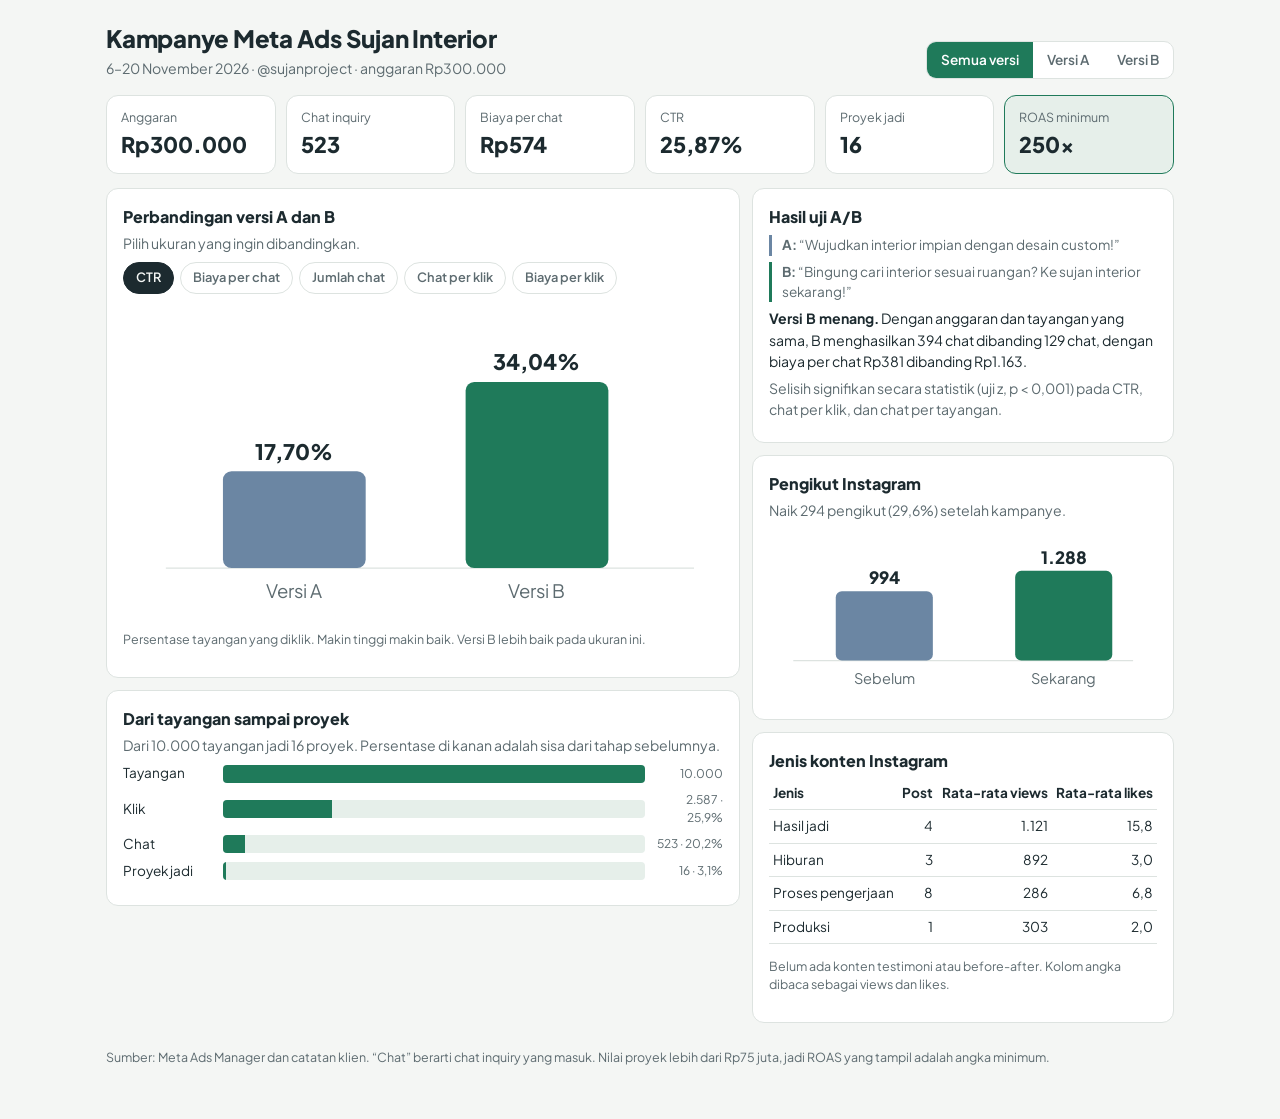
==== index.html @ 1225270e "initial commit" ====
<!DOCTYPE html>
<html lang="id">
<head>
<meta charset="utf-8">
<meta name="viewport" content="width=device-width, initial-scale=1, viewport-fit=cover">
<title>Dashboard Kampanye Sujan Interior</title>
<link rel="stylesheet" href="https://fonts.googleapis.com/css2?family=Plus+Jakarta+Sans:wght@400;600;800&display=swap">
<link rel="stylesheet" href="style.css">

</head>
<body>
<div class="wrap">
  <div class="top">
    <div>
      <h1>Kampanye Meta Ads Sujan Interior</h1>
      <p class="sub">6–20 November 2026 · @sujanproject · anggaran Rp300.000</p>
    </div>
    <div class="seg" role="group" aria-label="Pilih versi iklan" id="ver">
      <button data-v="all" aria-pressed="true">Semua versi</button>
      <button data-v="A" aria-pressed="false">Versi A</button>
      <button data-v="B" aria-pressed="false">Versi B</button>
    </div>
  </div>

  <div class="kpis" id="kpis"></div>

  <div class="grid">
    <div>
      <div class="card">
        <h2>Perbandingan versi A dan B</h2>
        <p class="sub">Pilih ukuran yang ingin dibandingkan.</p>
        <div class="tabs" id="mt" role="group" aria-label="Pilih metrik"></div>
        <div id="chart"></div>
        <p class="note" id="mnote"></p>
      </div>
      <div class="card">
        <h2>Dari tayangan sampai proyek</h2>
        <p class="sub" id="fsub"></p>
        <div id="funnel"></div>
      </div>
    </div>
    <div>
      <div class="card verdict">
        <h2>Hasil uji A/B</h2>
        <div class="copy a"><b>A:</b> “Wujudkan interior impian dengan desain custom!”</div>
        <div class="copy"><b>B:</b> “Bingung cari interior sesuai ruangan? Ke sujan interior sekarang!”</div>
        <p><b>Versi B menang.</b> Dengan anggaran dan tayangan yang sama, B menghasilkan 394 chat dibanding 129 chat, dengan biaya per chat Rp381 dibanding Rp1.163.</p>
        <p class="note">Selisih signifikan secara statistik (uji z, p &lt; 0,001) pada CTR, chat per klik, dan chat per tayangan.</p>
      </div>
      <div class="card">
        <h2>Pengikut Instagram</h2>
        <p class="sub" id="fol"></p>
        <div id="folchart"></div>
      </div>
      <div class="card">
        <h2>Jenis konten Instagram</h2>
        <div class="wrapx"><table>
          <thead><tr><th>Jenis</th><th class="n">Post</th><th class="n">Rata-rata views</th><th class="n">Rata-rata likes</th></tr></thead>
          <tbody>
            <tr><td>Hasil jadi</td><td class="n">4</td><td class="n">1.121</td><td class="n">15,8</td></tr>
            <tr><td>Hiburan</td><td class="n">3</td><td class="n">892</td><td class="n">3,0</td></tr>
            <tr><td>Proses pengerjaan</td><td class="n">8</td><td class="n">286</td><td class="n">6,8</td></tr>
            <tr><td>Produksi</td><td class="n">1</td><td class="n">303</td><td class="n">2,0</td></tr>
          </tbody>
        </table></div>
        <p class="note">Belum ada konten testimoni atau before-after. Kolom angka dibaca sebagai views dan likes.</p>
      </div>
    </div>
  </div>
  <p class="note">Sumber: Meta Ads Manager dan catatan klien. “Chat” berarti chat inquiry yang masuk. Nilai proyek lebih dari Rp75 juta, jadi ROAS yang tampil adalah angka minimum.</p>
</div>

<script src="script.js"></script>

</body>
</html>
---- style.css ----
:root{--bg:#f4f6f4;--card:#ffffff;--ink:#1c2a2f;--mut:#5d6b70;--line:#dde3e0;--a:#6b86a3;--b:#1f7a5a;--acc:#1f7a5a;--soft:#e6efea;color-scheme:light;
box-sizing:border-box;padding-top:env(safe-area-inset-top,0px);padding-bottom:env(safe-area-inset-bottom,0px)}
@media (prefers-color-scheme:dark){:root:not([data-theme="light"]){--bg:#111a1d;--card:#182428;--ink:#e8efec;--mut:#9fb0b3;--line:#2a3a3f;--a:#8fa9c4;--b:#4fc79a;--acc:#4fc79a;--soft:#1d3029;color-scheme:dark}}
:root[data-theme="dark"]{--bg:#111a1d;--card:#182428;--ink:#e8efec;--mut:#9fb0b3;--line:#2a3a3f;--a:#8fa9c4;--b:#4fc79a;--acc:#4fc79a;--soft:#1d3029;color-scheme:dark}
html{scroll-padding-top:env(safe-area-inset-top,0px)}
*{box-sizing:border-box}
body{margin:0;background:var(--bg);color:var(--ink);font-family:"Plus Jakarta Sans",system-ui,-apple-system,"Segoe UI",Arial,sans-serif;line-height:1.5}
.wrap{max-width:1100px;margin:0 auto;padding:20px 16px 40px}
h1{font-size:1.5rem;font-weight:800;margin:0 0 2px;letter-spacing:-.01em}
h2{font-size:1rem;font-weight:800;margin:0 0 4px}
.sub{color:var(--mut);font-size:.88rem;margin:0}
.top{display:flex;flex-wrap:wrap;justify-content:space-between;gap:12px;align-items:flex-end;margin-bottom:16px}
.seg{display:inline-flex;border:1px solid var(--line);border-radius:10px;overflow:hidden;background:var(--card)}
.seg button{font:inherit;font-size:.85rem;font-weight:600;border:0;background:transparent;color:var(--mut);padding:8px 14px;cursor:pointer}
.seg button[aria-pressed="true"]{background:var(--acc);color:#fff}
button:focus-visible{outline:3px solid var(--acc);outline-offset:2px}
.kpis{display:grid;grid-template-columns:repeat(auto-fit,minmax(150px,1fr));gap:10px;margin-bottom:14px}
.kpi{background:var(--card);border:1px solid var(--line);border-radius:12px;padding:12px 14px}
.kpi small{display:block;color:var(--mut);font-size:.78rem}
.kpi b{display:block;font-size:1.35rem;font-weight:800;margin-top:2px}
.kpi.hero{background:var(--soft);border-color:var(--acc)}
.grid{display:grid;grid-template-columns:1.5fr 1fr;gap:12px}
@media (max-width:760px){.grid{grid-template-columns:1fr}}
.card{background:var(--card);border:1px solid var(--line);border-radius:12px;padding:16px;margin-bottom:12px}
.tabs{display:flex;flex-wrap:wrap;gap:6px;margin:8px 0 10px}
.tabs button{font:inherit;font-size:.8rem;font-weight:600;border:1px solid var(--line);background:transparent;color:var(--mut);border-radius:999px;padding:5px 12px;cursor:pointer}
.tabs button[aria-pressed="true"]{background:var(--ink);color:var(--bg);border-color:var(--ink)}
svg{width:100%;height:auto;display:block}
svg text{fill:var(--ink);font-family:inherit}
svg .mut{fill:var(--mut)}
.frow{display:grid;grid-template-columns:92px 1fr 70px;gap:8px;align-items:center;margin:7px 0;font-size:.85rem}
.frow .bar{height:18px;background:var(--soft);border-radius:4px;overflow:hidden}
.frow .bar i{display:block;height:100%;background:var(--acc);min-width:3px}
.frow em{font-style:normal;color:var(--mut);font-size:.75rem;text-align:right}
table{width:100%;border-collapse:collapse;font-size:.85rem}
th,td{text-align:left;padding:6px 4px;border-bottom:1px solid var(--line)}
td.n,th.n{text-align:right}
.wrapx{overflow-x:auto}
.verdict p{margin:6px 0;font-size:.88rem}
.copy{border-left:3px solid var(--b);padding-left:10px;color:var(--mut);font-size:.85rem;margin:6px 0}
.copy.a{border-color:var(--a)}
.note{color:var(--mut);font-size:.78rem}
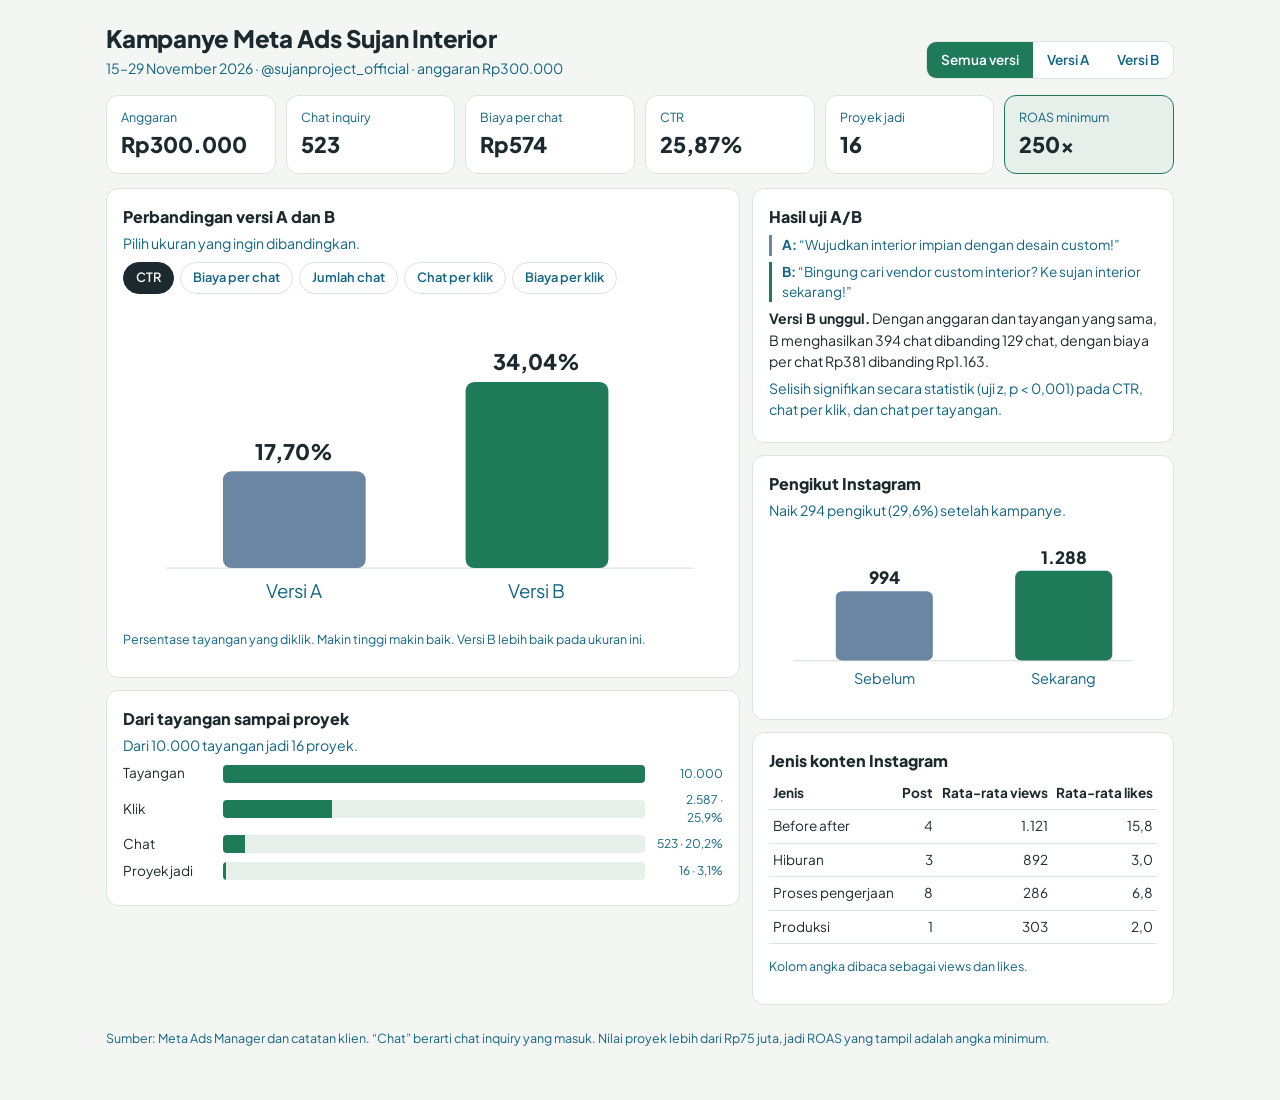
==== commit fcbcdd99: "initial commit" ====
--- a/index.html
+++ b/index.html
@@ -13,7 +13,7 @@
   <div class="top">
     <div>
       <h1>Kampanye Meta Ads Sujan Interior</h1>
-      <p class="sub">6–20 November 2026 · @sujanproject · anggaran Rp300.000</p>
+      <p class="sub">15–29 November 2026 · @sujanproject_official · anggaran Rp300.000</p>
     </div>
     <div class="seg" role="group" aria-label="Pilih versi iklan" id="ver">
       <button data-v="all" aria-pressed="true">Semua versi</button>
@@ -43,8 +43,8 @@
       <div class="card verdict">
         <h2>Hasil uji A/B</h2>
         <div class="copy a"><b>A:</b> “Wujudkan interior impian dengan desain custom!”</div>
-        <div class="copy"><b>B:</b> “Bingung cari interior sesuai ruangan? Ke sujan interior sekarang!”</div>
-        <p><b>Versi B menang.</b> Dengan anggaran dan tayangan yang sama, B menghasilkan 394 chat dibanding 129 chat, dengan biaya per chat Rp381 dibanding Rp1.163.</p>
+        <div class="copy"><b>B:</b> “Bingung cari vendor custom interior? Ke sujan interior sekarang!”</div>
+        <p><b>Versi B unggul.</b> Dengan anggaran dan tayangan yang sama, B menghasilkan 394 chat dibanding 129 chat, dengan biaya per chat Rp381 dibanding Rp1.163.</p>
         <p class="note">Selisih signifikan secara statistik (uji z, p &lt; 0,001) pada CTR, chat per klik, dan chat per tayangan.</p>
       </div>
       <div class="card">
@@ -57,13 +57,13 @@
         <div class="wrapx"><table>
           <thead><tr><th>Jenis</th><th class="n">Post</th><th class="n">Rata-rata views</th><th class="n">Rata-rata likes</th></tr></thead>
           <tbody>
-            <tr><td>Hasil jadi</td><td class="n">4</td><td class="n">1.121</td><td class="n">15,8</td></tr>
+            <tr><td>Before after</td><td class="n">4</td><td class="n">1.121</td><td class="n">15,8</td></tr>
             <tr><td>Hiburan</td><td class="n">3</td><td class="n">892</td><td class="n">3,0</td></tr>
             <tr><td>Proses pengerjaan</td><td class="n">8</td><td class="n">286</td><td class="n">6,8</td></tr>
             <tr><td>Produksi</td><td class="n">1</td><td class="n">303</td><td class="n">2,0</td></tr>
           </tbody>
         </table></div>
-        <p class="note">Belum ada konten testimoni atau before-after. Kolom angka dibaca sebagai views dan likes.</p>
+        <p class="note">Kolom angka dibaca sebagai views dan likes.</p>
       </div>
     </div>
   </div>
--- a/style.css
+++ b/style.css
@@ -1,4 +1,4 @@
-:root{--bg:#f4f6f4;--card:#ffffff;--ink:#1c2a2f;--mut:#5d6b70;--line:#dde3e0;--a:#6b86a3;--b:#1f7a5a;--acc:#1f7a5a;--soft:#e6efea;color-scheme:light;
+:root{--bg:#f4f6f4;--card:#ffffff;--ink:#1c2a2f;--mut:#126583;--line:#dde3e0;--a:#6b86a3;--b:#1f7a5a;--acc:#1f7a5a;--soft:#e6efea;color-scheme:light;
 box-sizing:border-box;padding-top:env(safe-area-inset-top,0px);padding-bottom:env(safe-area-inset-bottom,0px)}
 @media (prefers-color-scheme:dark){:root:not([data-theme="light"]){--bg:#111a1d;--card:#182428;--ink:#e8efec;--mut:#9fb0b3;--line:#2a3a3f;--a:#8fa9c4;--b:#4fc79a;--acc:#4fc79a;--soft:#1d3029;color-scheme:dark}}
 :root[data-theme="dark"]{--bg:#111a1d;--card:#182428;--ink:#e8efec;--mut:#9fb0b3;--line:#2a3a3f;--a:#8fa9c4;--b:#4fc79a;--acc:#4fc79a;--soft:#1d3029;color-scheme:dark}
